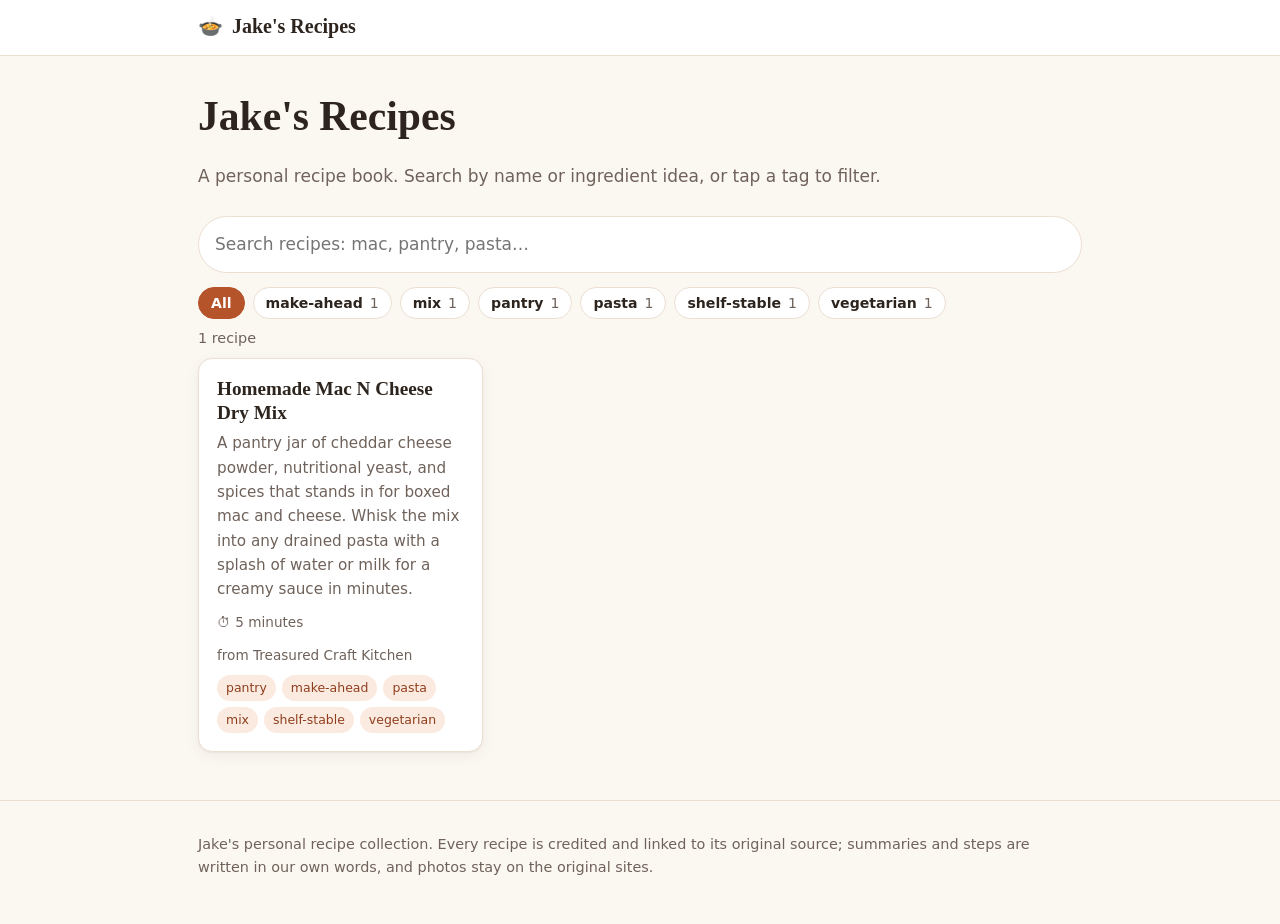
==== index.html @ f033d925 "Initial site: Jake's Recipes with Mac N Cheese Dry Mix" ====
<!doctype html>
<html lang="en">
<head>
<meta charset="utf-8">
<meta name="viewport" content="width=device-width, initial-scale=1">
<title>Jake&#x27;s Recipes</title>
<meta name="description" content="Jake&#x27;s personal recipe collection: tried and saved recipes, searchable by name and tag, each credited to its original source.">
<meta name="robots" content="index,follow">
<meta property="og:title" content="Jake&#x27;s Recipes">
<meta property="og:description" content="Jake&#x27;s personal recipe collection: tried and saved recipes, searchable by name and tag, each credited to its original source.">
<meta property="og:type" content="website">
<meta name="theme-color" content="#b5532a">
<link rel="icon" href="data:image/svg+xml,%3Csvg xmlns='http://www.w3.org/2000/svg' viewBox='0 0 100 100'%3E%3Ctext y='.9em' font-size='90'%3E%F0%9F%8D%B2%3C/text%3E%3C/svg%3E">
<link rel="stylesheet" href="assets/style.css">
</head>
<body class="home">
<header class="site-header">
  <div class="wrap">
    <a class="brand" href="index.html"><span class="brand-mark" aria-hidden="true">🍲</span> Jake&#x27;s Recipes</a>
  </div>
</header>
<main class="wrap">
<section class="hero">
  <h1>Jake&#x27;s Recipes</h1>
  <p>A personal recipe book. Search by name or ingredient idea, or tap a tag to filter.</p>
</section>
<section class="browse" aria-label="Browse recipes">
  <label class="search">
    <span class="visually-hidden">Search recipes</span>
    <input id="q" type="search" placeholder="Search recipes: mac, pantry, pasta…" autocomplete="off">
  </label>
  <div class="chips" role="group" aria-label="Filter by tag">
    <button type="button" class="chip is-active" data-tag="all" aria-pressed="true">All</button><button type="button" class="chip" data-tag="make-ahead" aria-pressed="false">make-ahead <span class="count">1</span></button><button type="button" class="chip" data-tag="mix" aria-pressed="false">mix <span class="count">1</span></button><button type="button" class="chip" data-tag="pantry" aria-pressed="false">pantry <span class="count">1</span></button><button type="button" class="chip" data-tag="pasta" aria-pressed="false">pasta <span class="count">1</span></button><button type="button" class="chip" data-tag="shelf-stable" aria-pressed="false">shelf-stable <span class="count">1</span></button><button type="button" class="chip" data-tag="vegetarian" aria-pressed="false">vegetarian <span class="count">1</span></button>
  </div>
  <p class="result-count" id="count" aria-live="polite">1 recipe</p>
  <ul class="recipe-list" id="list">
<li class="recipe-card" data-tags="pantry make-ahead pasta mix shelf-stable vegetarian" data-search="homemade mac n cheese dry mix a pantry jar of cheddar cheese powder, nutritional yeast, and spices that stands in for boxed mac and cheese. whisk the mix into any drained pasta with a splash of water or milk for a creamy sauce in minutes. pantry make-ahead pasta mix shelf-stable vegetarian treasured craft kitchen">
  <a href="recipes/mac-n-cheese-dry-mix.html">
    <h3>Homemade Mac N Cheese Dry Mix</h3>
    <p>A pantry jar of cheddar cheese powder, nutritional yeast, and spices that stands in for boxed mac and cheese. Whisk the mix into any drained pasta with a splash of water or milk for a creamy sauce in minutes.</p>
    <div class="card-meta"><span class="time">⏱ 5 minutes</span><span class="from">from Treasured Craft Kitchen</span></div>
    <div class="tags"><span class="tag">pantry</span><span class="tag">make-ahead</span><span class="tag">pasta</span><span class="tag">mix</span><span class="tag">shelf-stable</span><span class="tag">vegetarian</span></div>
  </a>
</li>
  </ul>
  <p class="empty" id="empty" hidden>No recipes match. Try another word or tag.</p>
</section>
</main>
<footer class="site-footer">
  <div class="wrap">
    <p>Jake's personal recipe collection. Every recipe is credited and linked to its original source; summaries and steps are written in our own words, and photos stay on the original sites.</p>
  </div>
</footer>
<script src="assets/app.js" defer></script>
</body>
</html>
---- assets/style.css ----
:root {
  --bg: #fbf7f1;
  --paper: #ffffff;
  --ink: #2d241e;
  --muted: #6f625a;
  --line: #ecdfd2;
  --accent: #b5532a;
  --accent-dark: #8f3f1e;
  --accent-soft: #fbeadf;
  --warn-bg: #fff4dc;
  --warn-line: #f0c869;
  --radius: 14px;
  --shadow: 0 1px 2px rgba(60, 40, 20, .06), 0 4px 16px rgba(60, 40, 20, .05);
  --font: system-ui, -apple-system, "Segoe UI", Roboto, "Helvetica Neue", Arial, sans-serif;
  --serif: Georgia, "Iowan Old Style", "Palatino Linotype", serif;
}
* { box-sizing: border-box; }
html { -webkit-text-size-adjust: 100%; }
body { margin: 0; background: var(--bg); color: var(--ink); font: 17px/1.6 var(--font); }
a { color: var(--accent); }
a:hover { color: var(--accent-dark); }
.wrap { max-width: 920px; margin: 0 auto; padding: 0 18px; }
.visually-hidden { position: absolute; width: 1px; height: 1px; overflow: hidden; clip: rect(0 0 0 0); white-space: nowrap; }

.site-header { background: var(--paper); border-bottom: 1px solid var(--line); }
.site-header .wrap { padding-top: 14px; padding-bottom: 14px; }
.brand { font: 700 1.25rem/1 var(--serif); color: var(--ink); text-decoration: none; }
.brand-mark { margin-right: 4px; }
.site-footer { margin-top: 48px; border-top: 1px solid var(--line); color: var(--muted); font-size: .9rem; }
.site-footer .wrap { padding-top: 18px; padding-bottom: 30px; }

h1, h2, h3 { font-family: var(--serif); line-height: 1.2; margin: 0 0 .5em; }
h1 { font-size: clamp(1.9rem, 5vw, 2.6rem); }
h2 { font-size: 1.35rem; }
h3 { font-size: 1.05rem; font-family: var(--font); font-weight: 700; color: var(--accent-dark); margin-top: 1em; }

/* Home */
.hero { padding: 36px 0 12px; }
.hero p { color: var(--muted); margin: 0; }
.search input {
  width: 100%; margin-top: 14px; padding: 14px 16px; font: inherit; color: var(--ink);
  background: var(--paper); border: 1.5px solid var(--line); border-radius: 999px; outline: none;
}
.search input:focus { border-color: var(--accent); box-shadow: 0 0 0 3px var(--accent-soft); }
.chips { display: flex; flex-wrap: wrap; gap: 8px; margin: 14px 0 6px; }
.chip {
  font: 600 .88rem/1 var(--font); padding: 8px 12px; border-radius: 999px; cursor: pointer;
  border: 1px solid var(--line); background: var(--paper); color: var(--ink);
}
.chip .count { color: var(--muted); font-weight: 500; margin-left: 2px; }
.chip:hover { border-color: var(--accent); }
.chip.is-active { background: var(--accent); border-color: var(--accent); color: #fff; }
.chip.is-active .count { color: #fde5d7; }
.result-count { color: var(--muted); font-size: .9rem; margin: 8px 0; }
.recipe-list { list-style: none; padding: 0; margin: 0; display: grid; gap: 14px; grid-template-columns: repeat(auto-fill, minmax(260px, 1fr)); }
.recipe-card a {
  display: block; height: 100%; padding: 18px; background: var(--paper); border: 1px solid var(--line);
  border-radius: var(--radius); box-shadow: var(--shadow); color: inherit; text-decoration: none; transition: transform .12s, border-color .12s;
}
.recipe-card a:hover { transform: translateY(-2px); border-color: var(--accent); }
.recipe-card h3 { font: 700 1.2rem/1.25 var(--serif); color: var(--ink); margin: 0 0 6px; }
.recipe-card p { margin: 0 0 10px; color: var(--muted); font-size: .95rem; }
.card-meta { display: flex; gap: 12px; flex-wrap: wrap; font-size: .85rem; color: var(--muted); margin-bottom: 8px; }
.empty { color: var(--muted); text-align: center; padding: 24px; }

.tags { display: flex; flex-wrap: wrap; gap: 6px; }
.tag { font-size: .78rem; padding: 3px 9px; border-radius: 999px; background: var(--accent-soft); color: var(--accent-dark); text-decoration: none; }
a.tag:hover { background: var(--accent); color: #fff; }

/* Recipe page */
.crumbs { padding: 18px 0 4px; font-size: .95rem; }
.crumbs a { text-decoration: none; }
.recipe-head { padding: 8px 0 16px; }
.summary { font-size: 1.1rem; color: var(--muted); margin: 0 0 14px; }
.credit {
  display: inline-flex; align-items: center; gap: 8px; margin-top: 16px; padding: 10px 16px;
  background: var(--accent); color: #fff; border-radius: 12px; text-decoration: none; box-shadow: var(--shadow);
}
.credit:hover { background: var(--accent-dark); color: #fff; }
.credit-label { font-size: .85rem; opacity: .9; }
.credit-name { font-weight: 700; }
.photo-placeholder {
  margin: 0 0 18px; padding: 26px 18px; text-align: center; border-radius: var(--radius);
  border: 1.5px dashed #e2c9b3; background: linear-gradient(135deg, #fff6ec, #fbeadf);
}
.photo-art svg { max-width: 100%; height: auto; }
.photo-placeholder figcaption { margin-top: 8px; color: var(--muted); font-size: .95rem; }
.photo-placeholder figcaption a { font-weight: 600; }
.card { background: var(--paper); border: 1px solid var(--line); border-radius: var(--radius); box-shadow: var(--shadow); padding: 18px 20px; margin-bottom: 18px; }
.card > h2:first-child { margin-top: 0; }
.facts { display: grid; grid-template-columns: repeat(auto-fit, minmax(150px, 1fr)); gap: 12px; margin: 0; }
.fact dt { font-size: .78rem; text-transform: uppercase; letter-spacing: .06em; color: var(--muted); }
.fact dd { margin: 2px 0 0; font-weight: 600; }
.headsup { background: var(--warn-bg); border-color: var(--warn-line); }
.flags { margin: 0; padding-left: 1.2em; }
.flags li { margin: 6px 0; }
.flag-high { font-weight: 700; }
.flag-low { color: var(--muted); font-size: .95rem; }
.cols { display: grid; gap: 18px; grid-template-columns: 1fr; }
.cols .card { margin-bottom: 0; }
.cols + * { margin-top: 18px; }
@media (min-width: 760px) { .cols { grid-template-columns: 5fr 6fr; align-items: start; } }
.ing-group h3:first-child, .step-group h3:first-child { margin-top: .2em; }
.ingredients { list-style: none; padding: 0; margin: 0 0 8px; }
.ingredients li { padding: 7px 0; border-bottom: 1px dashed var(--line); }
.ingredients li:last-child { border-bottom: 0; }
.ing-amt { font-weight: 700; display: inline-block; min-width: 4.2em; }
.ing-note { color: var(--muted); font-size: .9rem; }
.steps { counter-reset: step; list-style: none; padding: 0; margin: 0 0 8px; }
.steps li { counter-increment: step; position: relative; padding: 4px 0 12px 44px; }
.steps li::before {
  content: counter(step); position: absolute; left: 0; top: 2px; width: 30px; height: 30px; border-radius: 50%;
  background: var(--accent-soft); color: var(--accent-dark); font-weight: 700; display: grid; place-items: center; font-size: .9rem;
}
.notes { margin: 0; padding-left: 1.2em; }
.notes li { margin: 5px 0; }
.source-card .btn {
  display: inline-block; margin-top: 4px; padding: 10px 16px; border-radius: 10px; background: var(--accent);
  color: #fff; font-weight: 700; text-decoration: none;
}
.source-card .btn:hover { background: var(--accent-dark); }
.added { color: var(--muted); font-size: .85rem; margin: 12px 0 0; }

@media (max-width: 520px) {
  body { font-size: 16px; }
  .card { padding: 16px; }
  .credit { width: 100%; justify-content: center; }
}
@media print {
  .site-header, .site-footer, .crumbs, .photo-placeholder, .credit-go { display: none; }
  .card { box-shadow: none; break-inside: avoid; }
  body { background: #fff; }
}
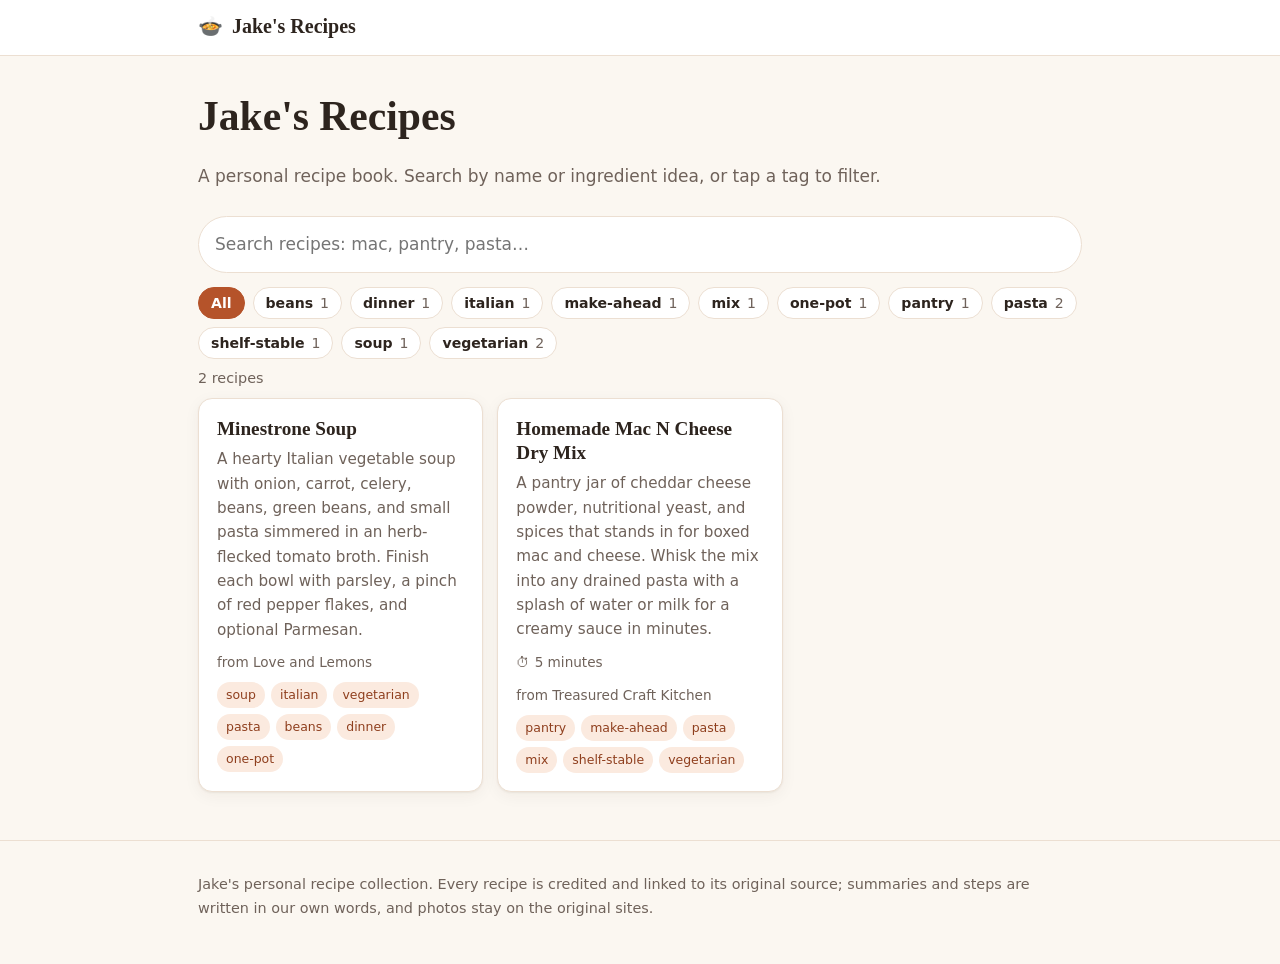
==== commit 38cc2050: "Add Minestrone Soup from Love and Lemons" ====
--- a/index.html
+++ b/index.html
@@ -30,10 +30,18 @@
     <input id="q" type="search" placeholder="Search recipes: mac, pantry, pasta…" autocomplete="off">
   </label>
   <div class="chips" role="group" aria-label="Filter by tag">
-    <button type="button" class="chip is-active" data-tag="all" aria-pressed="true">All</button><button type="button" class="chip" data-tag="make-ahead" aria-pressed="false">make-ahead <span class="count">1</span></button><button type="button" class="chip" data-tag="mix" aria-pressed="false">mix <span class="count">1</span></button><button type="button" class="chip" data-tag="pantry" aria-pressed="false">pantry <span class="count">1</span></button><button type="button" class="chip" data-tag="pasta" aria-pressed="false">pasta <span class="count">1</span></button><button type="button" class="chip" data-tag="shelf-stable" aria-pressed="false">shelf-stable <span class="count">1</span></button><button type="button" class="chip" data-tag="vegetarian" aria-pressed="false">vegetarian <span class="count">1</span></button>
+    <button type="button" class="chip is-active" data-tag="all" aria-pressed="true">All</button><button type="button" class="chip" data-tag="beans" aria-pressed="false">beans <span class="count">1</span></button><button type="button" class="chip" data-tag="dinner" aria-pressed="false">dinner <span class="count">1</span></button><button type="button" class="chip" data-tag="italian" aria-pressed="false">italian <span class="count">1</span></button><button type="button" class="chip" data-tag="make-ahead" aria-pressed="false">make-ahead <span class="count">1</span></button><button type="button" class="chip" data-tag="mix" aria-pressed="false">mix <span class="count">1</span></button><button type="button" class="chip" data-tag="one-pot" aria-pressed="false">one-pot <span class="count">1</span></button><button type="button" class="chip" data-tag="pantry" aria-pressed="false">pantry <span class="count">1</span></button><button type="button" class="chip" data-tag="pasta" aria-pressed="false">pasta <span class="count">2</span></button><button type="button" class="chip" data-tag="shelf-stable" aria-pressed="false">shelf-stable <span class="count">1</span></button><button type="button" class="chip" data-tag="soup" aria-pressed="false">soup <span class="count">1</span></button><button type="button" class="chip" data-tag="vegetarian" aria-pressed="false">vegetarian <span class="count">2</span></button>
   </div>
-  <p class="result-count" id="count" aria-live="polite">1 recipe</p>
+  <p class="result-count" id="count" aria-live="polite">2 recipes</p>
   <ul class="recipe-list" id="list">
+<li class="recipe-card" data-tags="soup italian vegetarian pasta beans dinner one-pot" data-search="minestrone soup a hearty italian vegetable soup with onion, carrot, celery, beans, green beans, and small pasta simmered in an herb-flecked tomato broth. finish each bowl with parsley, a pinch of red pepper flakes, and optional parmesan. soup italian vegetarian pasta beans dinner one-pot love and lemons">
+  <a href="recipes/minestrone-soup.html">
+    <h3>Minestrone Soup</h3>
+    <p>A hearty Italian vegetable soup with onion, carrot, celery, beans, green beans, and small pasta simmered in an herb-flecked tomato broth. Finish each bowl with parsley, a pinch of red pepper flakes, and optional Parmesan.</p>
+    <div class="card-meta"><span class="from">from Love and Lemons</span></div>
+    <div class="tags"><span class="tag">soup</span><span class="tag">italian</span><span class="tag">vegetarian</span><span class="tag">pasta</span><span class="tag">beans</span><span class="tag">dinner</span><span class="tag">one-pot</span></div>
+  </a>
+</li>
 <li class="recipe-card" data-tags="pantry make-ahead pasta mix shelf-stable vegetarian" data-search="homemade mac n cheese dry mix a pantry jar of cheddar cheese powder, nutritional yeast, and spices that stands in for boxed mac and cheese. whisk the mix into any drained pasta with a splash of water or milk for a creamy sauce in minutes. pantry make-ahead pasta mix shelf-stable vegetarian treasured craft kitchen">
   <a href="recipes/mac-n-cheese-dry-mix.html">
     <h3>Homemade Mac N Cheese Dry Mix</h3>
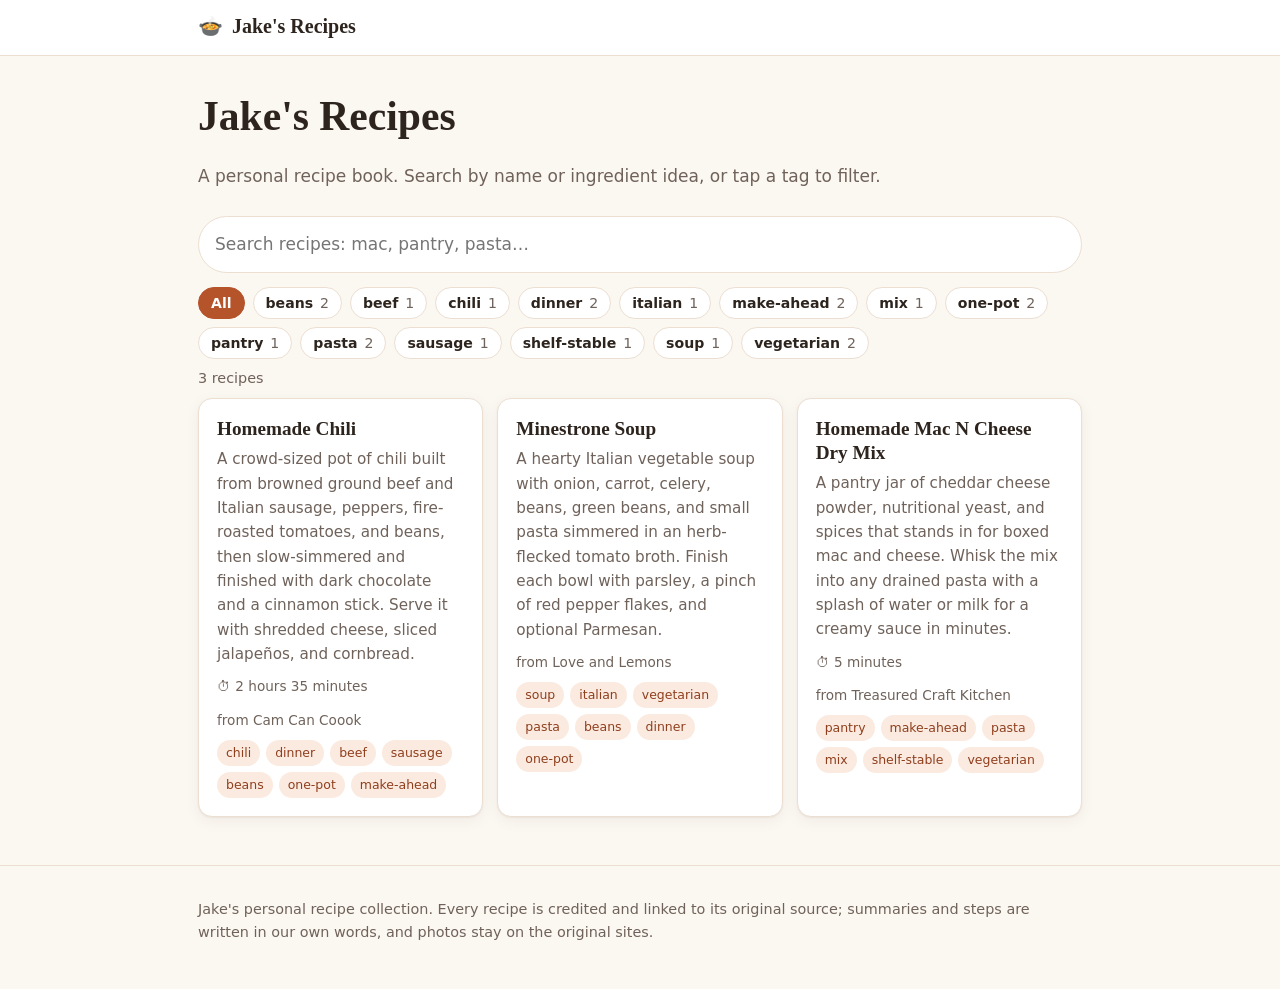
==== commit 104e8d3c: "Add Homemade Chili from Cam Can Coook" ====
--- a/index.html
+++ b/index.html
@@ -30,10 +30,18 @@
     <input id="q" type="search" placeholder="Search recipes: mac, pantry, pasta…" autocomplete="off">
   </label>
   <div class="chips" role="group" aria-label="Filter by tag">
-    <button type="button" class="chip is-active" data-tag="all" aria-pressed="true">All</button><button type="button" class="chip" data-tag="beans" aria-pressed="false">beans <span class="count">1</span></button><button type="button" class="chip" data-tag="dinner" aria-pressed="false">dinner <span class="count">1</span></button><button type="button" class="chip" data-tag="italian" aria-pressed="false">italian <span class="count">1</span></button><button type="button" class="chip" data-tag="make-ahead" aria-pressed="false">make-ahead <span class="count">1</span></button><button type="button" class="chip" data-tag="mix" aria-pressed="false">mix <span class="count">1</span></button><button type="button" class="chip" data-tag="one-pot" aria-pressed="false">one-pot <span class="count">1</span></button><button type="button" class="chip" data-tag="pantry" aria-pressed="false">pantry <span class="count">1</span></button><button type="button" class="chip" data-tag="pasta" aria-pressed="false">pasta <span class="count">2</span></button><button type="button" class="chip" data-tag="shelf-stable" aria-pressed="false">shelf-stable <span class="count">1</span></button><button type="button" class="chip" data-tag="soup" aria-pressed="false">soup <span class="count">1</span></button><button type="button" class="chip" data-tag="vegetarian" aria-pressed="false">vegetarian <span class="count">2</span></button>
+    <button type="button" class="chip is-active" data-tag="all" aria-pressed="true">All</button><button type="button" class="chip" data-tag="beans" aria-pressed="false">beans <span class="count">2</span></button><button type="button" class="chip" data-tag="beef" aria-pressed="false">beef <span class="count">1</span></button><button type="button" class="chip" data-tag="chili" aria-pressed="false">chili <span class="count">1</span></button><button type="button" class="chip" data-tag="dinner" aria-pressed="false">dinner <span class="count">2</span></button><button type="button" class="chip" data-tag="italian" aria-pressed="false">italian <span class="count">1</span></button><button type="button" class="chip" data-tag="make-ahead" aria-pressed="false">make-ahead <span class="count">2</span></button><button type="button" class="chip" data-tag="mix" aria-pressed="false">mix <span class="count">1</span></button><button type="button" class="chip" data-tag="one-pot" aria-pressed="false">one-pot <span class="count">2</span></button><button type="button" class="chip" data-tag="pantry" aria-pressed="false">pantry <span class="count">1</span></button><button type="button" class="chip" data-tag="pasta" aria-pressed="false">pasta <span class="count">2</span></button><button type="button" class="chip" data-tag="sausage" aria-pressed="false">sausage <span class="count">1</span></button><button type="button" class="chip" data-tag="shelf-stable" aria-pressed="false">shelf-stable <span class="count">1</span></button><button type="button" class="chip" data-tag="soup" aria-pressed="false">soup <span class="count">1</span></button><button type="button" class="chip" data-tag="vegetarian" aria-pressed="false">vegetarian <span class="count">2</span></button>
   </div>
-  <p class="result-count" id="count" aria-live="polite">2 recipes</p>
+  <p class="result-count" id="count" aria-live="polite">3 recipes</p>
   <ul class="recipe-list" id="list">
+<li class="recipe-card" data-tags="chili dinner beef sausage beans one-pot make-ahead" data-search="homemade chili a crowd-sized pot of chili built from browned ground beef and italian sausage, peppers, fire-roasted tomatoes, and beans, then slow-simmered and finished with dark chocolate and a cinnamon stick. serve it with shredded cheese, sliced jalapeños, and cornbread. chili dinner beef sausage beans one-pot make-ahead cam can coook">
+  <a href="recipes/homemade-chili.html">
+    <h3>Homemade Chili</h3>
+    <p>A crowd-sized pot of chili built from browned ground beef and Italian sausage, peppers, fire-roasted tomatoes, and beans, then slow-simmered and finished with dark chocolate and a cinnamon stick. Serve it with shredded cheese, sliced jalapeños, and cornbread.</p>
+    <div class="card-meta"><span class="time">⏱ 2 hours 35 minutes</span><span class="from">from Cam Can Coook</span></div>
+    <div class="tags"><span class="tag">chili</span><span class="tag">dinner</span><span class="tag">beef</span><span class="tag">sausage</span><span class="tag">beans</span><span class="tag">one-pot</span><span class="tag">make-ahead</span></div>
+  </a>
+</li>
 <li class="recipe-card" data-tags="soup italian vegetarian pasta beans dinner one-pot" data-search="minestrone soup a hearty italian vegetable soup with onion, carrot, celery, beans, green beans, and small pasta simmered in an herb-flecked tomato broth. finish each bowl with parsley, a pinch of red pepper flakes, and optional parmesan. soup italian vegetarian pasta beans dinner one-pot love and lemons">
   <a href="recipes/minestrone-soup.html">
     <h3>Minestrone Soup</h3>
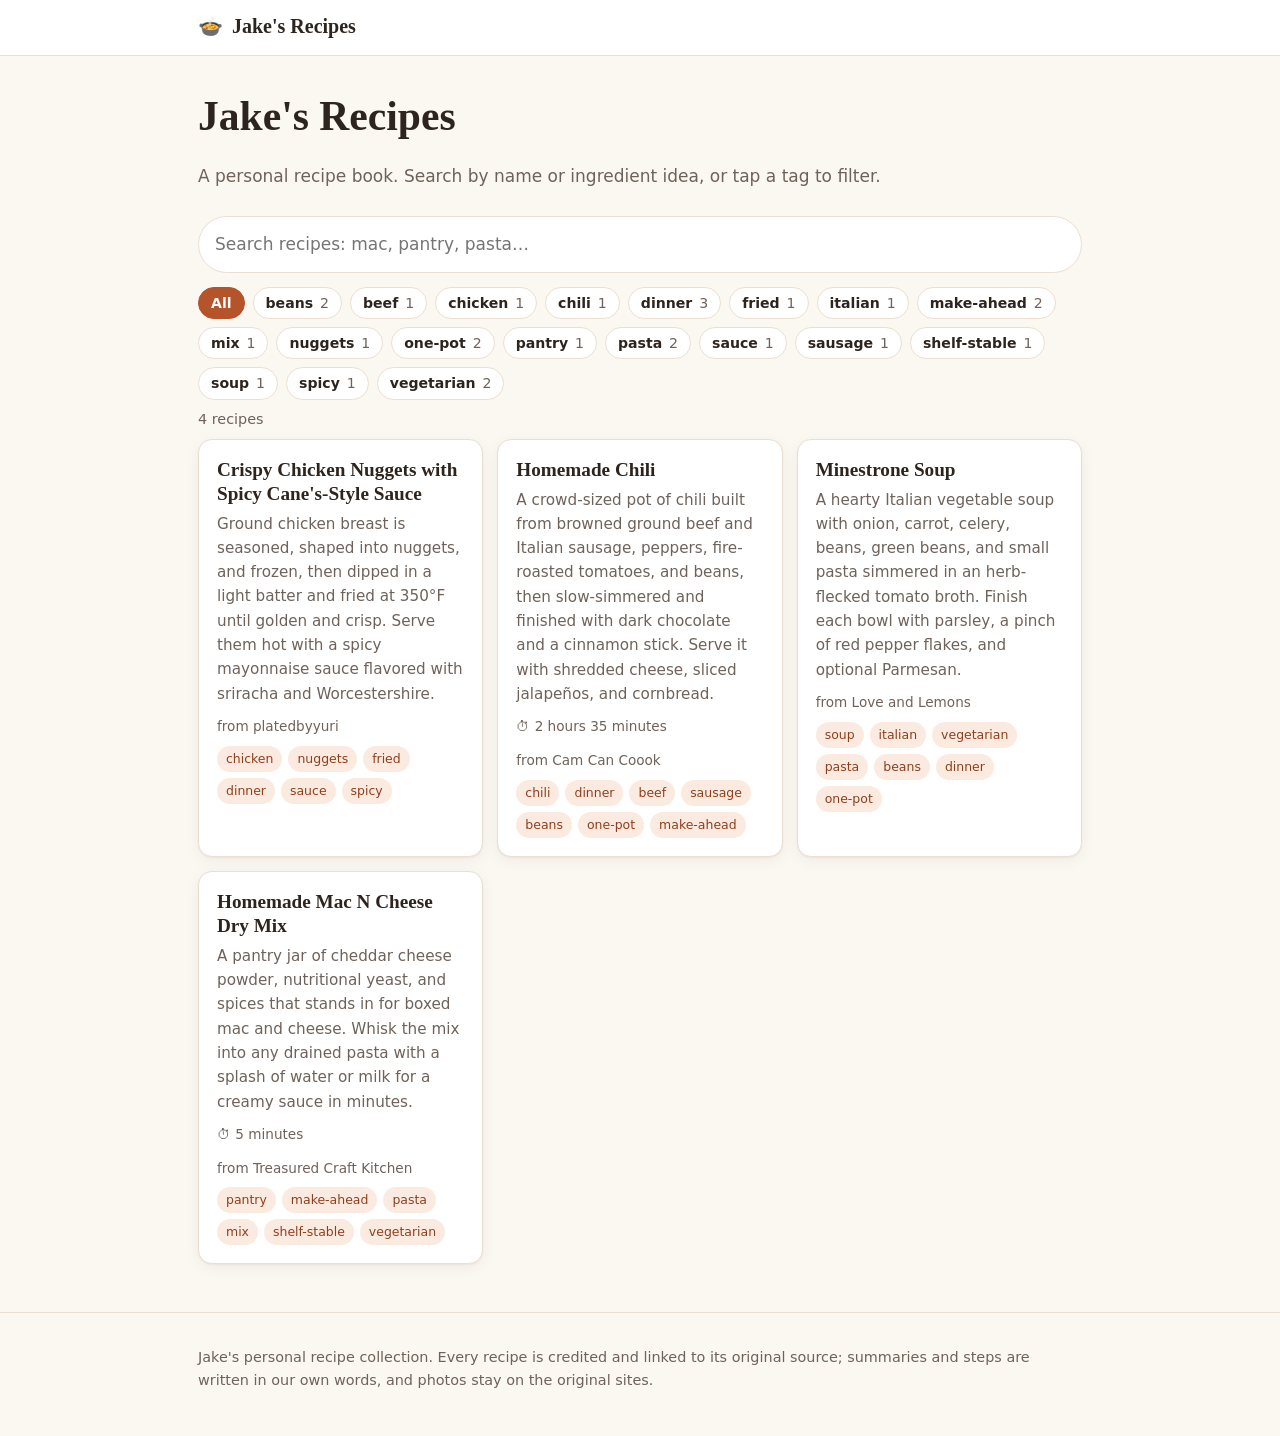
==== commit 32914f56: "Add Crispy Chicken Nuggets with Spicy Cane's-Style Sauce from platedbyyuri" ====
--- a/index.html
+++ b/index.html
@@ -30,10 +30,18 @@
     <input id="q" type="search" placeholder="Search recipes: mac, pantry, pasta…" autocomplete="off">
   </label>
   <div class="chips" role="group" aria-label="Filter by tag">
-    <button type="button" class="chip is-active" data-tag="all" aria-pressed="true">All</button><button type="button" class="chip" data-tag="beans" aria-pressed="false">beans <span class="count">2</span></button><button type="button" class="chip" data-tag="beef" aria-pressed="false">beef <span class="count">1</span></button><button type="button" class="chip" data-tag="chili" aria-pressed="false">chili <span class="count">1</span></button><button type="button" class="chip" data-tag="dinner" aria-pressed="false">dinner <span class="count">2</span></button><button type="button" class="chip" data-tag="italian" aria-pressed="false">italian <span class="count">1</span></button><button type="button" class="chip" data-tag="make-ahead" aria-pressed="false">make-ahead <span class="count">2</span></button><button type="button" class="chip" data-tag="mix" aria-pressed="false">mix <span class="count">1</span></button><button type="button" class="chip" data-tag="one-pot" aria-pressed="false">one-pot <span class="count">2</span></button><button type="button" class="chip" data-tag="pantry" aria-pressed="false">pantry <span class="count">1</span></button><button type="button" class="chip" data-tag="pasta" aria-pressed="false">pasta <span class="count">2</span></button><button type="button" class="chip" data-tag="sausage" aria-pressed="false">sausage <span class="count">1</span></button><button type="button" class="chip" data-tag="shelf-stable" aria-pressed="false">shelf-stable <span class="count">1</span></button><button type="button" class="chip" data-tag="soup" aria-pressed="false">soup <span class="count">1</span></button><button type="button" class="chip" data-tag="vegetarian" aria-pressed="false">vegetarian <span class="count">2</span></button>
+    <button type="button" class="chip is-active" data-tag="all" aria-pressed="true">All</button><button type="button" class="chip" data-tag="beans" aria-pressed="false">beans <span class="count">2</span></button><button type="button" class="chip" data-tag="beef" aria-pressed="false">beef <span class="count">1</span></button><button type="button" class="chip" data-tag="chicken" aria-pressed="false">chicken <span class="count">1</span></button><button type="button" class="chip" data-tag="chili" aria-pressed="false">chili <span class="count">1</span></button><button type="button" class="chip" data-tag="dinner" aria-pressed="false">dinner <span class="count">3</span></button><button type="button" class="chip" data-tag="fried" aria-pressed="false">fried <span class="count">1</span></button><button type="button" class="chip" data-tag="italian" aria-pressed="false">italian <span class="count">1</span></button><button type="button" class="chip" data-tag="make-ahead" aria-pressed="false">make-ahead <span class="count">2</span></button><button type="button" class="chip" data-tag="mix" aria-pressed="false">mix <span class="count">1</span></button><button type="button" class="chip" data-tag="nuggets" aria-pressed="false">nuggets <span class="count">1</span></button><button type="button" class="chip" data-tag="one-pot" aria-pressed="false">one-pot <span class="count">2</span></button><button type="button" class="chip" data-tag="pantry" aria-pressed="false">pantry <span class="count">1</span></button><button type="button" class="chip" data-tag="pasta" aria-pressed="false">pasta <span class="count">2</span></button><button type="button" class="chip" data-tag="sauce" aria-pressed="false">sauce <span class="count">1</span></button><button type="button" class="chip" data-tag="sausage" aria-pressed="false">sausage <span class="count">1</span></button><button type="button" class="chip" data-tag="shelf-stable" aria-pressed="false">shelf-stable <span class="count">1</span></button><button type="button" class="chip" data-tag="soup" aria-pressed="false">soup <span class="count">1</span></button><button type="button" class="chip" data-tag="spicy" aria-pressed="false">spicy <span class="count">1</span></button><button type="button" class="chip" data-tag="vegetarian" aria-pressed="false">vegetarian <span class="count">2</span></button>
   </div>
-  <p class="result-count" id="count" aria-live="polite">3 recipes</p>
+  <p class="result-count" id="count" aria-live="polite">4 recipes</p>
   <ul class="recipe-list" id="list">
+<li class="recipe-card" data-tags="chicken nuggets fried dinner sauce spicy" data-search="crispy chicken nuggets with spicy cane&#x27;s-style sauce ground chicken breast is seasoned, shaped into nuggets, and frozen, then dipped in a light batter and fried at 350°f until golden and crisp. serve them hot with a spicy mayonnaise sauce flavored with sriracha and worcestershire. chicken nuggets fried dinner sauce spicy platedbyyuri">
+  <a href="recipes/crispy-chicken-nuggets-spicy-canes-style-sauce.html">
+    <h3>Crispy Chicken Nuggets with Spicy Cane&#x27;s-Style Sauce</h3>
+    <p>Ground chicken breast is seasoned, shaped into nuggets, and frozen, then dipped in a light batter and fried at 350°F until golden and crisp. Serve them hot with a spicy mayonnaise sauce flavored with sriracha and Worcestershire.</p>
+    <div class="card-meta"><span class="from">from platedbyyuri</span></div>
+    <div class="tags"><span class="tag">chicken</span><span class="tag">nuggets</span><span class="tag">fried</span><span class="tag">dinner</span><span class="tag">sauce</span><span class="tag">spicy</span></div>
+  </a>
+</li>
 <li class="recipe-card" data-tags="chili dinner beef sausage beans one-pot make-ahead" data-search="homemade chili a crowd-sized pot of chili built from browned ground beef and italian sausage, peppers, fire-roasted tomatoes, and beans, then slow-simmered and finished with dark chocolate and a cinnamon stick. serve it with shredded cheese, sliced jalapeños, and cornbread. chili dinner beef sausage beans one-pot make-ahead cam can coook">
   <a href="recipes/homemade-chili.html">
     <h3>Homemade Chili</h3>
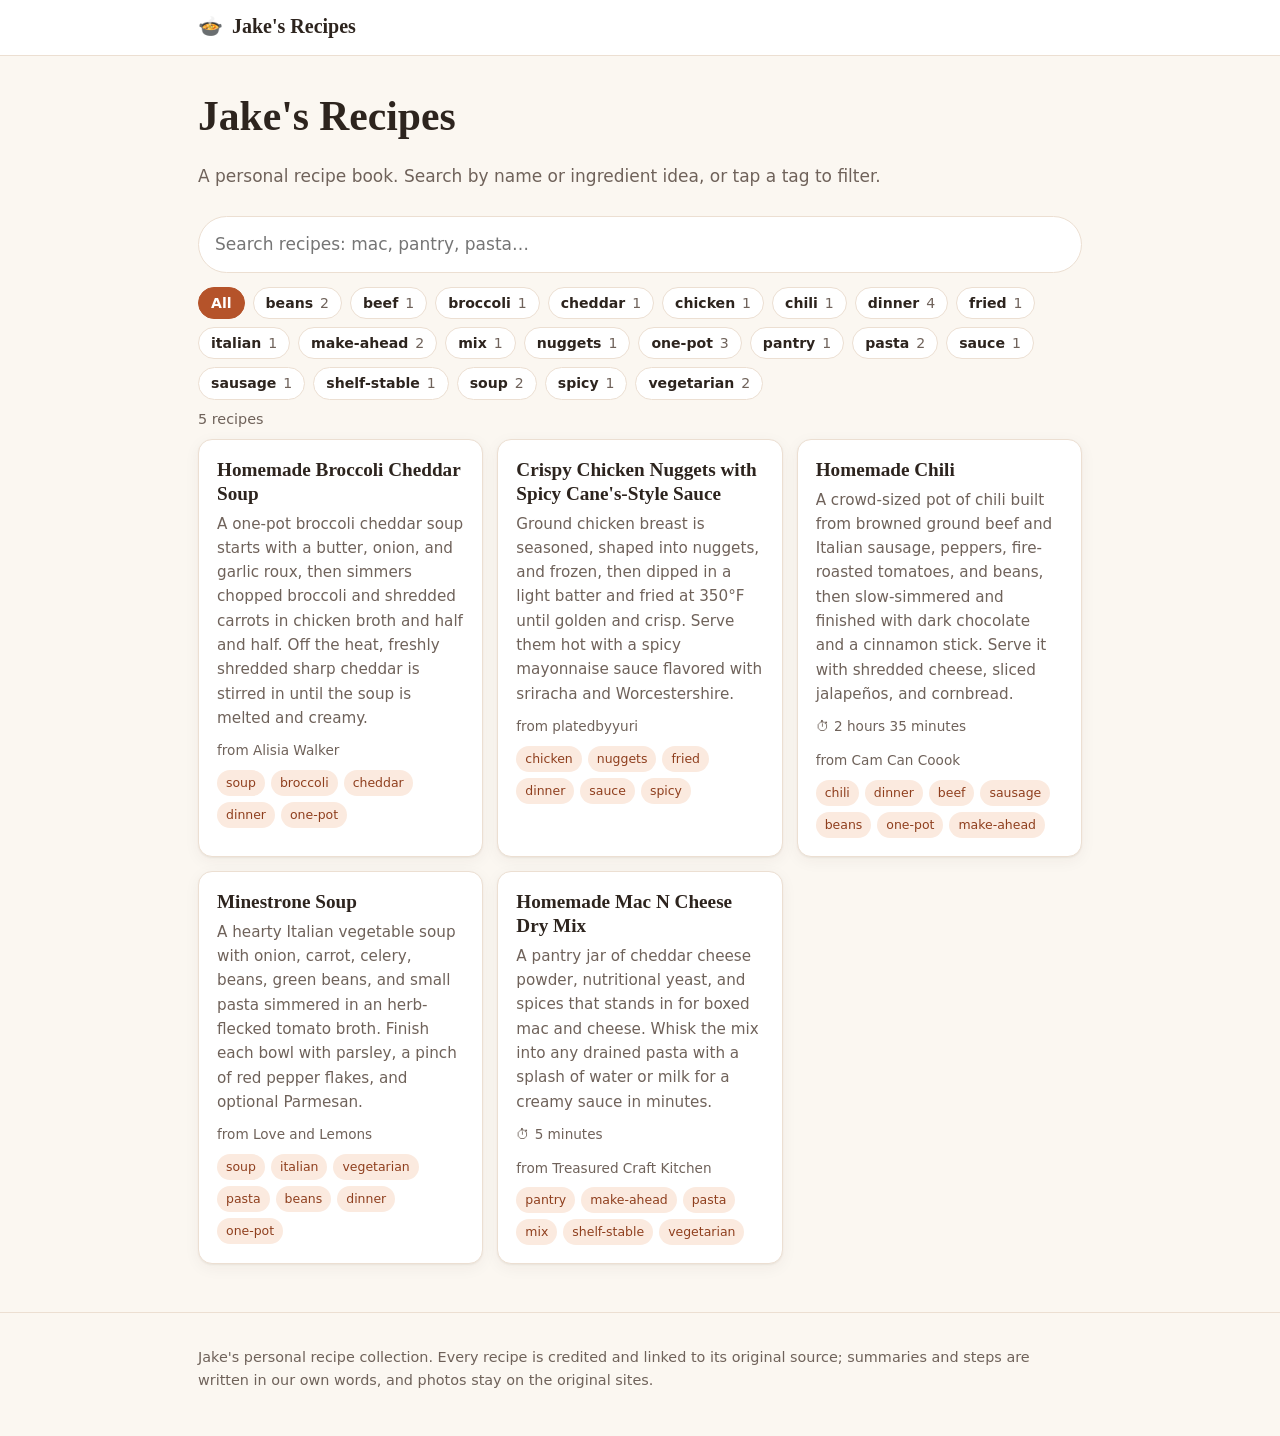
==== commit 43951e43: "Add Homemade Broccoli Cheddar Soup from Alisia Walker" ====
--- a/index.html
+++ b/index.html
@@ -30,10 +30,18 @@
     <input id="q" type="search" placeholder="Search recipes: mac, pantry, pasta…" autocomplete="off">
   </label>
   <div class="chips" role="group" aria-label="Filter by tag">
-    <button type="button" class="chip is-active" data-tag="all" aria-pressed="true">All</button><button type="button" class="chip" data-tag="beans" aria-pressed="false">beans <span class="count">2</span></button><button type="button" class="chip" data-tag="beef" aria-pressed="false">beef <span class="count">1</span></button><button type="button" class="chip" data-tag="chicken" aria-pressed="false">chicken <span class="count">1</span></button><button type="button" class="chip" data-tag="chili" aria-pressed="false">chili <span class="count">1</span></button><button type="button" class="chip" data-tag="dinner" aria-pressed="false">dinner <span class="count">3</span></button><button type="button" class="chip" data-tag="fried" aria-pressed="false">fried <span class="count">1</span></button><button type="button" class="chip" data-tag="italian" aria-pressed="false">italian <span class="count">1</span></button><button type="button" class="chip" data-tag="make-ahead" aria-pressed="false">make-ahead <span class="count">2</span></button><button type="button" class="chip" data-tag="mix" aria-pressed="false">mix <span class="count">1</span></button><button type="button" class="chip" data-tag="nuggets" aria-pressed="false">nuggets <span class="count">1</span></button><button type="button" class="chip" data-tag="one-pot" aria-pressed="false">one-pot <span class="count">2</span></button><button type="button" class="chip" data-tag="pantry" aria-pressed="false">pantry <span class="count">1</span></button><button type="button" class="chip" data-tag="pasta" aria-pressed="false">pasta <span class="count">2</span></button><button type="button" class="chip" data-tag="sauce" aria-pressed="false">sauce <span class="count">1</span></button><button type="button" class="chip" data-tag="sausage" aria-pressed="false">sausage <span class="count">1</span></button><button type="button" class="chip" data-tag="shelf-stable" aria-pressed="false">shelf-stable <span class="count">1</span></button><button type="button" class="chip" data-tag="soup" aria-pressed="false">soup <span class="count">1</span></button><button type="button" class="chip" data-tag="spicy" aria-pressed="false">spicy <span class="count">1</span></button><button type="button" class="chip" data-tag="vegetarian" aria-pressed="false">vegetarian <span class="count">2</span></button>
+    <button type="button" class="chip is-active" data-tag="all" aria-pressed="true">All</button><button type="button" class="chip" data-tag="beans" aria-pressed="false">beans <span class="count">2</span></button><button type="button" class="chip" data-tag="beef" aria-pressed="false">beef <span class="count">1</span></button><button type="button" class="chip" data-tag="broccoli" aria-pressed="false">broccoli <span class="count">1</span></button><button type="button" class="chip" data-tag="cheddar" aria-pressed="false">cheddar <span class="count">1</span></button><button type="button" class="chip" data-tag="chicken" aria-pressed="false">chicken <span class="count">1</span></button><button type="button" class="chip" data-tag="chili" aria-pressed="false">chili <span class="count">1</span></button><button type="button" class="chip" data-tag="dinner" aria-pressed="false">dinner <span class="count">4</span></button><button type="button" class="chip" data-tag="fried" aria-pressed="false">fried <span class="count">1</span></button><button type="button" class="chip" data-tag="italian" aria-pressed="false">italian <span class="count">1</span></button><button type="button" class="chip" data-tag="make-ahead" aria-pressed="false">make-ahead <span class="count">2</span></button><button type="button" class="chip" data-tag="mix" aria-pressed="false">mix <span class="count">1</span></button><button type="button" class="chip" data-tag="nuggets" aria-pressed="false">nuggets <span class="count">1</span></button><button type="button" class="chip" data-tag="one-pot" aria-pressed="false">one-pot <span class="count">3</span></button><button type="button" class="chip" data-tag="pantry" aria-pressed="false">pantry <span class="count">1</span></button><button type="button" class="chip" data-tag="pasta" aria-pressed="false">pasta <span class="count">2</span></button><button type="button" class="chip" data-tag="sauce" aria-pressed="false">sauce <span class="count">1</span></button><button type="button" class="chip" data-tag="sausage" aria-pressed="false">sausage <span class="count">1</span></button><button type="button" class="chip" data-tag="shelf-stable" aria-pressed="false">shelf-stable <span class="count">1</span></button><button type="button" class="chip" data-tag="soup" aria-pressed="false">soup <span class="count">2</span></button><button type="button" class="chip" data-tag="spicy" aria-pressed="false">spicy <span class="count">1</span></button><button type="button" class="chip" data-tag="vegetarian" aria-pressed="false">vegetarian <span class="count">2</span></button>
   </div>
-  <p class="result-count" id="count" aria-live="polite">4 recipes</p>
+  <p class="result-count" id="count" aria-live="polite">5 recipes</p>
   <ul class="recipe-list" id="list">
+<li class="recipe-card" data-tags="soup broccoli cheddar dinner one-pot" data-search="homemade broccoli cheddar soup a one-pot broccoli cheddar soup starts with a butter, onion, and garlic roux, then simmers chopped broccoli and shredded carrots in chicken broth and half and half. off the heat, freshly shredded sharp cheddar is stirred in until the soup is melted and creamy. soup broccoli cheddar dinner one-pot alisia walker">
+  <a href="recipes/broccoli-cheddar-soup.html">
+    <h3>Homemade Broccoli Cheddar Soup</h3>
+    <p>A one-pot broccoli cheddar soup starts with a butter, onion, and garlic roux, then simmers chopped broccoli and shredded carrots in chicken broth and half and half. Off the heat, freshly shredded sharp cheddar is stirred in until the soup is melted and creamy.</p>
+    <div class="card-meta"><span class="from">from Alisia Walker</span></div>
+    <div class="tags"><span class="tag">soup</span><span class="tag">broccoli</span><span class="tag">cheddar</span><span class="tag">dinner</span><span class="tag">one-pot</span></div>
+  </a>
+</li>
 <li class="recipe-card" data-tags="chicken nuggets fried dinner sauce spicy" data-search="crispy chicken nuggets with spicy cane&#x27;s-style sauce ground chicken breast is seasoned, shaped into nuggets, and frozen, then dipped in a light batter and fried at 350°f until golden and crisp. serve them hot with a spicy mayonnaise sauce flavored with sriracha and worcestershire. chicken nuggets fried dinner sauce spicy platedbyyuri">
   <a href="recipes/crispy-chicken-nuggets-spicy-canes-style-sauce.html">
     <h3>Crispy Chicken Nuggets with Spicy Cane&#x27;s-Style Sauce</h3>
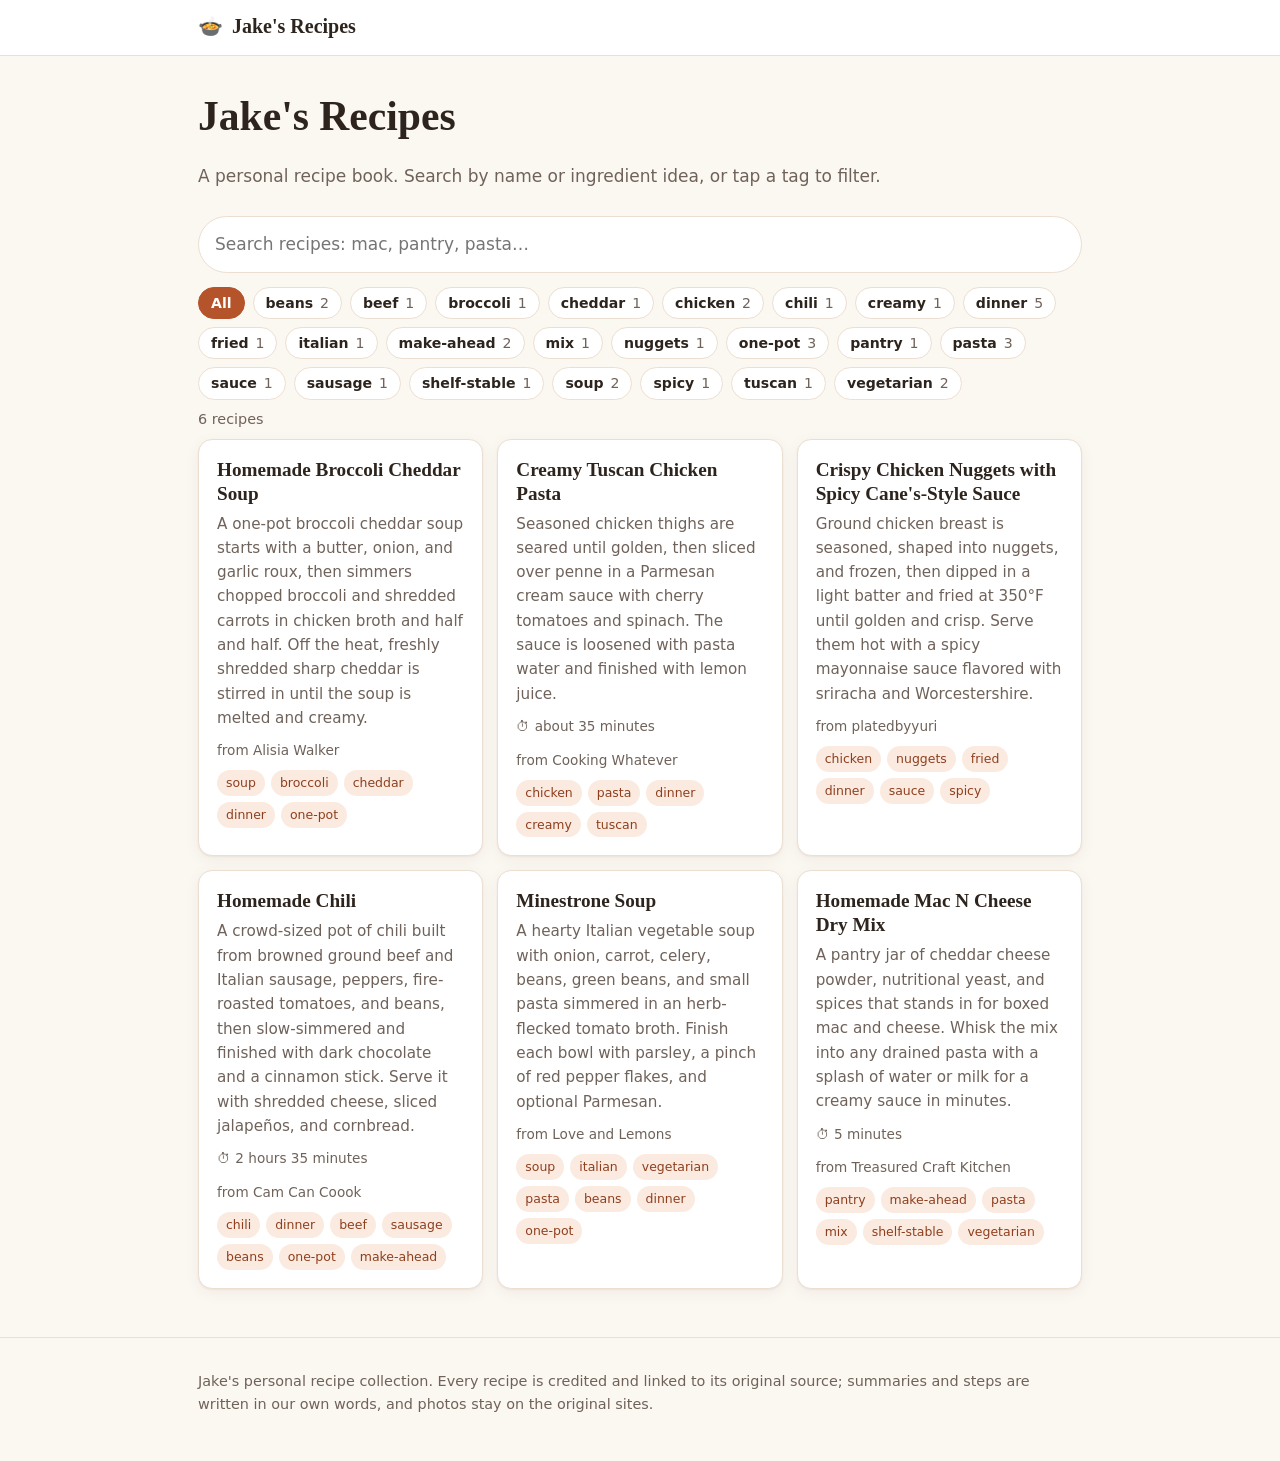
==== commit eddd7e07: "Add Creamy Tuscan Chicken Pasta from Cooking Whatever" ====
--- a/index.html
+++ b/index.html
@@ -30,9 +30,9 @@
     <input id="q" type="search" placeholder="Search recipes: mac, pantry, pasta…" autocomplete="off">
   </label>
   <div class="chips" role="group" aria-label="Filter by tag">
-    <button type="button" class="chip is-active" data-tag="all" aria-pressed="true">All</button><button type="button" class="chip" data-tag="beans" aria-pressed="false">beans <span class="count">2</span></button><button type="button" class="chip" data-tag="beef" aria-pressed="false">beef <span class="count">1</span></button><button type="button" class="chip" data-tag="broccoli" aria-pressed="false">broccoli <span class="count">1</span></button><button type="button" class="chip" data-tag="cheddar" aria-pressed="false">cheddar <span class="count">1</span></button><button type="button" class="chip" data-tag="chicken" aria-pressed="false">chicken <span class="count">1</span></button><button type="button" class="chip" data-tag="chili" aria-pressed="false">chili <span class="count">1</span></button><button type="button" class="chip" data-tag="dinner" aria-pressed="false">dinner <span class="count">4</span></button><button type="button" class="chip" data-tag="fried" aria-pressed="false">fried <span class="count">1</span></button><button type="button" class="chip" data-tag="italian" aria-pressed="false">italian <span class="count">1</span></button><button type="button" class="chip" data-tag="make-ahead" aria-pressed="false">make-ahead <span class="count">2</span></button><button type="button" class="chip" data-tag="mix" aria-pressed="false">mix <span class="count">1</span></button><button type="button" class="chip" data-tag="nuggets" aria-pressed="false">nuggets <span class="count">1</span></button><button type="button" class="chip" data-tag="one-pot" aria-pressed="false">one-pot <span class="count">3</span></button><button type="button" class="chip" data-tag="pantry" aria-pressed="false">pantry <span class="count">1</span></button><button type="button" class="chip" data-tag="pasta" aria-pressed="false">pasta <span class="count">2</span></button><button type="button" class="chip" data-tag="sauce" aria-pressed="false">sauce <span class="count">1</span></button><button type="button" class="chip" data-tag="sausage" aria-pressed="false">sausage <span class="count">1</span></button><button type="button" class="chip" data-tag="shelf-stable" aria-pressed="false">shelf-stable <span class="count">1</span></button><button type="button" class="chip" data-tag="soup" aria-pressed="false">soup <span class="count">2</span></button><button type="button" class="chip" data-tag="spicy" aria-pressed="false">spicy <span class="count">1</span></button><button type="button" class="chip" data-tag="vegetarian" aria-pressed="false">vegetarian <span class="count">2</span></button>
+    <button type="button" class="chip is-active" data-tag="all" aria-pressed="true">All</button><button type="button" class="chip" data-tag="beans" aria-pressed="false">beans <span class="count">2</span></button><button type="button" class="chip" data-tag="beef" aria-pressed="false">beef <span class="count">1</span></button><button type="button" class="chip" data-tag="broccoli" aria-pressed="false">broccoli <span class="count">1</span></button><button type="button" class="chip" data-tag="cheddar" aria-pressed="false">cheddar <span class="count">1</span></button><button type="button" class="chip" data-tag="chicken" aria-pressed="false">chicken <span class="count">2</span></button><button type="button" class="chip" data-tag="chili" aria-pressed="false">chili <span class="count">1</span></button><button type="button" class="chip" data-tag="creamy" aria-pressed="false">creamy <span class="count">1</span></button><button type="button" class="chip" data-tag="dinner" aria-pressed="false">dinner <span class="count">5</span></button><button type="button" class="chip" data-tag="fried" aria-pressed="false">fried <span class="count">1</span></button><button type="button" class="chip" data-tag="italian" aria-pressed="false">italian <span class="count">1</span></button><button type="button" class="chip" data-tag="make-ahead" aria-pressed="false">make-ahead <span class="count">2</span></button><button type="button" class="chip" data-tag="mix" aria-pressed="false">mix <span class="count">1</span></button><button type="button" class="chip" data-tag="nuggets" aria-pressed="false">nuggets <span class="count">1</span></button><button type="button" class="chip" data-tag="one-pot" aria-pressed="false">one-pot <span class="count">3</span></button><button type="button" class="chip" data-tag="pantry" aria-pressed="false">pantry <span class="count">1</span></button><button type="button" class="chip" data-tag="pasta" aria-pressed="false">pasta <span class="count">3</span></button><button type="button" class="chip" data-tag="sauce" aria-pressed="false">sauce <span class="count">1</span></button><button type="button" class="chip" data-tag="sausage" aria-pressed="false">sausage <span class="count">1</span></button><button type="button" class="chip" data-tag="shelf-stable" aria-pressed="false">shelf-stable <span class="count">1</span></button><button type="button" class="chip" data-tag="soup" aria-pressed="false">soup <span class="count">2</span></button><button type="button" class="chip" data-tag="spicy" aria-pressed="false">spicy <span class="count">1</span></button><button type="button" class="chip" data-tag="tuscan" aria-pressed="false">tuscan <span class="count">1</span></button><button type="button" class="chip" data-tag="vegetarian" aria-pressed="false">vegetarian <span class="count">2</span></button>
   </div>
-  <p class="result-count" id="count" aria-live="polite">5 recipes</p>
+  <p class="result-count" id="count" aria-live="polite">6 recipes</p>
   <ul class="recipe-list" id="list">
 <li class="recipe-card" data-tags="soup broccoli cheddar dinner one-pot" data-search="homemade broccoli cheddar soup a one-pot broccoli cheddar soup starts with a butter, onion, and garlic roux, then simmers chopped broccoli and shredded carrots in chicken broth and half and half. off the heat, freshly shredded sharp cheddar is stirred in until the soup is melted and creamy. soup broccoli cheddar dinner one-pot alisia walker">
   <a href="recipes/broccoli-cheddar-soup.html">
@@ -40,6 +40,14 @@
     <p>A one-pot broccoli cheddar soup starts with a butter, onion, and garlic roux, then simmers chopped broccoli and shredded carrots in chicken broth and half and half. Off the heat, freshly shredded sharp cheddar is stirred in until the soup is melted and creamy.</p>
     <div class="card-meta"><span class="from">from Alisia Walker</span></div>
     <div class="tags"><span class="tag">soup</span><span class="tag">broccoli</span><span class="tag">cheddar</span><span class="tag">dinner</span><span class="tag">one-pot</span></div>
+  </a>
+</li>
+<li class="recipe-card" data-tags="chicken pasta dinner creamy tuscan" data-search="creamy tuscan chicken pasta seasoned chicken thighs are seared until golden, then sliced over penne in a parmesan cream sauce with cherry tomatoes and spinach. the sauce is loosened with pasta water and finished with lemon juice. chicken pasta dinner creamy tuscan cooking whatever">
+  <a href="recipes/creamy-tuscan-chicken-pasta.html">
+    <h3>Creamy Tuscan Chicken Pasta</h3>
+    <p>Seasoned chicken thighs are seared until golden, then sliced over penne in a Parmesan cream sauce with cherry tomatoes and spinach. The sauce is loosened with pasta water and finished with lemon juice.</p>
+    <div class="card-meta"><span class="time">⏱ about 35 minutes</span><span class="from">from Cooking Whatever</span></div>
+    <div class="tags"><span class="tag">chicken</span><span class="tag">pasta</span><span class="tag">dinner</span><span class="tag">creamy</span><span class="tag">tuscan</span></div>
   </a>
 </li>
 <li class="recipe-card" data-tags="chicken nuggets fried dinner sauce spicy" data-search="crispy chicken nuggets with spicy cane&#x27;s-style sauce ground chicken breast is seasoned, shaped into nuggets, and frozen, then dipped in a light batter and fried at 350°f until golden and crisp. serve them hot with a spicy mayonnaise sauce flavored with sriracha and worcestershire. chicken nuggets fried dinner sauce spicy platedbyyuri">
